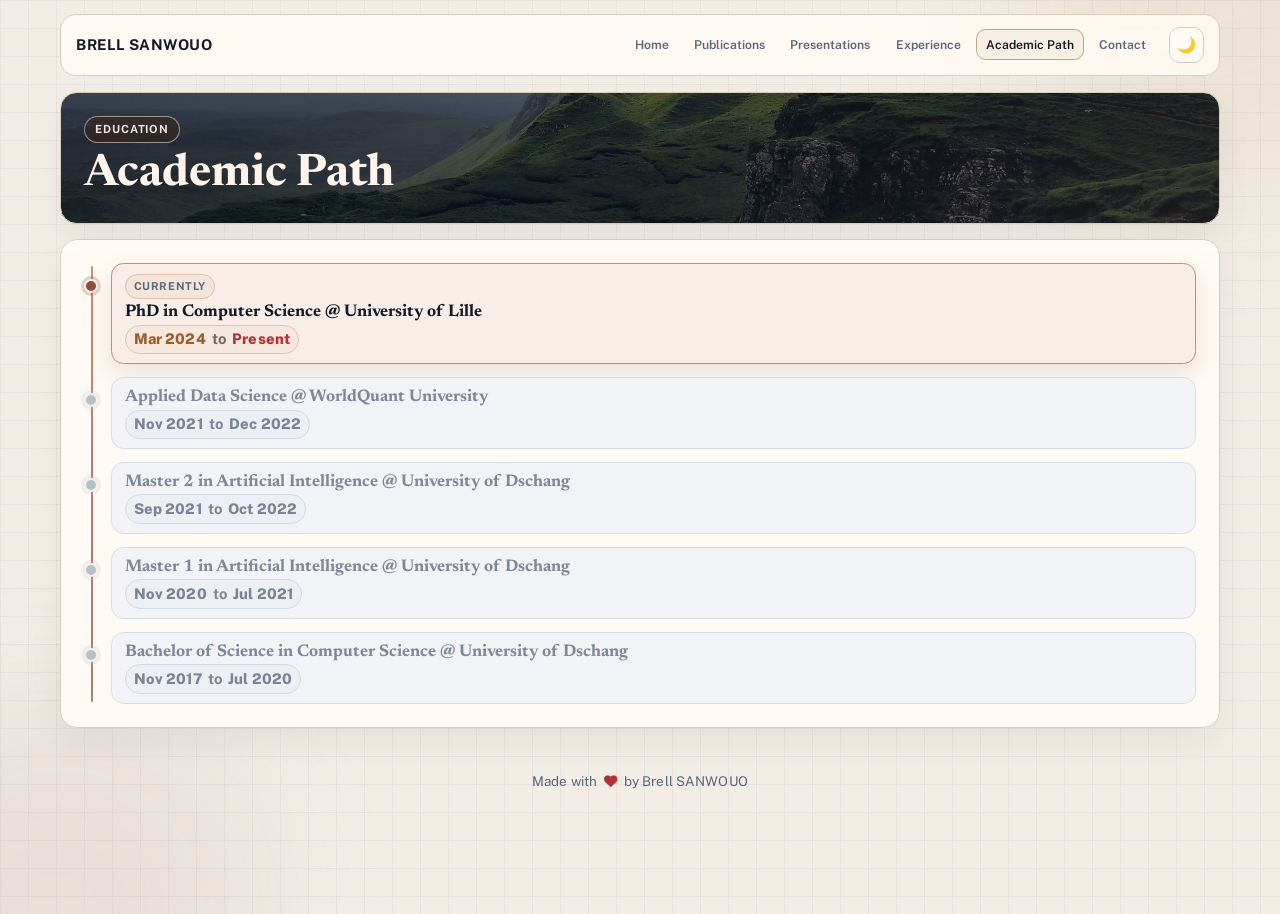
==== academic-path.html @ b33d27b9 "Refactor site structure and styling with new content pages" ====
<!DOCTYPE html>
<html lang="en">
<head>
  <meta charset="UTF-8" />
  <meta name="viewport" content="width=device-width, initial-scale=1.0" />
  <title>Academic Path - Brell SANWOUO</title>
  <link rel="preconnect" href="https://fonts.googleapis.com" />
  <link rel="preconnect" href="https://fonts.gstatic.com" crossorigin />
  <link
    href="https://fonts.googleapis.com/css2?family=Newsreader:opsz,wght@6..72,500;6..72,700&family=Public+Sans:wght@400;500;600;700&display=swap"
    rel="stylesheet"
  />
  <link
    rel="stylesheet"
    href="https://cdnjs.cloudflare.com/ajax/libs/font-awesome/6.2.0/css/all.min.css"
    crossorigin="anonymous"
    referrerpolicy="no-referrer"
  />
  <link rel="stylesheet" href="./css/style.css" />
</head>
<body>
  <div class="ambient ambient-one" aria-hidden="true"></div>
  <div class="ambient ambient-two" aria-hidden="true"></div>

  <header class="topbar">
    <a href="./index.html" class="brand">Brell SANWOUO</a>
    <nav class="topnav" aria-label="Main navigation">
      <a href="./index.html">Home</a>
      <a href="./publications.html">Publications</a>
      <a href="./presentations.html">Presentations</a>
      <a href="./experience.html">Experience</a>
      <a href="./academic-path.html" class="active">Academic Path</a>
      <a href="./index.html#contact">Contact</a>
    </nav>
    <button id="toggle-contrast" class="toggle-contrast" type="button" aria-label="Toggle dark mode">
      🌙
    </button>
  </header>

  <main class="layout">
    <section class="panel page-head">
      <p class="section-kicker">Education</p>
      <h1>Academic Path</h1>
    </section>

    <section class="panel page-block experience-block">
      <ol class="experience-timeline">
        <li class="timeline-entry timeline-current timeline-phd">
          <span class="timeline-dot" aria-hidden="true"></span>
          <article class="story-item">
            <p class="live-badge">Currently</p>
            <h3>PhD in Computer Science @ University of Lille</h3>
            <p class="meta-line"><span class="date-start">Mar 2024</span> <span class="date-sep">to</span> <span class="date-end">Present</span></p>
          </article>
        </li>
        <li class="timeline-entry timeline-past">
          <span class="timeline-dot" aria-hidden="true"></span>
          <article class="story-item">
            <h3>Applied Data Science @ WorldQuant University</h3>
            <p class="meta-line"><span class="date-start">Nov 2021</span> <span class="date-sep">to</span> <span class="date-end">Dec 2022</span></p>
          </article>
        </li>
        <li class="timeline-entry timeline-past">
          <span class="timeline-dot" aria-hidden="true"></span>
          <article class="story-item">
            <h3>Master 2 in Artificial Intelligence @ University of Dschang</h3>
            <p class="meta-line"><span class="date-start">Sep 2021</span> <span class="date-sep">to</span> <span class="date-end">Oct 2022</span></p>
          </article>
        </li>
        <li class="timeline-entry timeline-past">
          <span class="timeline-dot" aria-hidden="true"></span>
          <article class="story-item">
            <h3>Master 1 in Artificial Intelligence @ University of Dschang</h3>
            <p class="meta-line"><span class="date-start">Nov 2020</span> <span class="date-sep">to</span> <span class="date-end">Jul 2021</span></p>
          </article>
        </li>
        <li class="timeline-entry timeline-past">
          <span class="timeline-dot" aria-hidden="true"></span>
          <article class="story-item">
            <h3>Bachelor of Science in Computer Science @ University of Dschang</h3>
            <p class="meta-line"><span class="date-start">Nov 2017</span> <span class="date-sep">to</span> <span class="date-end">Jul 2020</span></p>
          </article>
        </li>
      </ol>
    </section>
  </main>

  <footer class="footer">
    <p>Made with <i class="fa-solid fa-heart" aria-hidden="true"></i> by Brell SANWOUO</p>
  </footer>

  <script src="./js/script.js"></script>
</body>
</html>
---- css/style.css ----
:root {
  --bg: #f2eee6;
  --surface: #fffaf3;
  --surface-2: #f6efe2;
  --ink: #131926;
  --muted: #5b6679;
  --line: #d8cdbb;
  --line-strong: #b8a68f;
  --accent: #9a4f36;
  --accent-2: #7f4236;
  --accent-soft: #f3e4da;
  --display: 'Newsreader', Georgia, serif;
  --text: 'Public Sans', 'Segoe UI', sans-serif;
}

* {
  box-sizing: border-box;
  margin: 0;
  padding: 0;
}

html {
  scroll-behavior: smooth;
}

body {
  min-height: 100vh;
  font-family: var(--text);
  color: var(--ink);
  line-height: 1.65;
  background:
    linear-gradient(rgba(20, 30, 45, 0.05) 1px, transparent 1px),
    linear-gradient(90deg, rgba(20, 30, 45, 0.05) 1px, transparent 1px),
    var(--bg);
  background-size: 28px 28px, 28px 28px, auto;
}

a {
  color: inherit;
}

.ambient {
  position: fixed;
  width: 420px;
  height: 420px;
  border-radius: 50%;
  pointer-events: none;
  filter: blur(68px);
  opacity: 0.14;
  z-index: -1;
}

.ambient-one {
  top: -220px;
  right: -150px;
  background: #d1a07f;
}

.ambient-two {
  bottom: -220px;
  left: -150px;
  background: #b98b94;
}

.topbar {
  position: sticky;
  top: 0.8rem;
  z-index: 30;
  width: min(1160px, calc(100% - 2rem));
  margin: 0.9rem auto 0;
  padding: 0.75rem 0.95rem;
  border: 1px solid var(--line);
  border-radius: 0.95rem;
  background: rgba(255, 250, 243, 0.9);
  backdrop-filter: blur(8px);
  display: flex;
  align-items: center;
  gap: 0.8rem;
}

.brand {
  text-decoration: none;
  color: var(--ink);
  font-size: 0.93rem;
  font-weight: 700;
  letter-spacing: 0.03em;
  text-transform: uppercase;
}

.topnav {
  margin-left: auto;
  display: flex;
  flex-wrap: wrap;
  gap: 0.35rem;
}

.topnav a {
  text-decoration: none;
  color: var(--muted);
  font-size: 0.76rem;
  font-weight: 600;
  border-radius: 0.6rem;
  border: 1px solid transparent;
  padding: 0.28rem 0.55rem;
  transition: color 0.2s ease, border-color 0.2s ease, background-color 0.2s ease;
}

.topnav a:hover,
.topnav a.active {
  color: var(--ink);
  border-color: var(--line-strong);
  background: var(--surface-2);
}

.toggle-contrast {
  width: 2.2rem;
  height: 2.2rem;
  border-radius: 0.65rem;
  border: 1px solid var(--line);
  background: var(--surface);
  color: var(--ink);
  font-size: 0.95rem;
  cursor: pointer;
  flex-shrink: 0;
}

.layout {
  width: min(1160px, calc(100% - 2rem));
  margin: 1rem auto 2.6rem;
  display: grid;
  gap: 0.95rem;
}

.panel {
  border: 1px solid var(--line);
  border-radius: 1.05rem;
  background: var(--surface);
  padding: clamp(1rem, 2vw, 1.45rem);
  box-shadow: 0 14px 36px rgba(18, 27, 41, 0.06);
}

.hero {
  min-height: 470px;
  display: flex;
  flex-direction: column;
  justify-content: flex-end;
  gap: 0.65rem;
  background:
    linear-gradient(120deg, rgba(6, 14, 26, 0.76), rgba(11, 24, 41, 0.46)),
    linear-gradient(290deg, rgba(148, 88, 63, 0.24), transparent 58%),
    url('../images/header-landscape.jpg') center center / cover no-repeat;
  color: #f6f8ff;
}

.hero-kicker {
  width: fit-content;
  border-radius: 999px;
  border: 1px solid rgba(247, 217, 198, 0.58);
  background: rgba(57, 35, 25, 0.48);
  color: #f6e4d8;
  font-size: 0.72rem;
  font-weight: 700;
  letter-spacing: 0.08em;
  text-transform: uppercase;
  padding: 0.22rem 0.64rem;
}

.section-kicker {
  width: fit-content;
  border-radius: 999px;
  border: 1px solid #dfbfa9;
  background: #f6e9df;
  color: #8b4532;
  font-size: 0.7rem;
  font-weight: 700;
  letter-spacing: 0.08em;
  text-transform: uppercase;
  padding: 0.2rem 0.62rem;
}

.name-mark {
  font-family: var(--display);
  font-size: clamp(2.5rem, 7vw, 5rem);
  font-weight: 700;
  line-height: 0.9;
  text-shadow: 0 6px 24px rgba(3, 10, 22, 0.5);
}

.name-mark.small {
  font-size: clamp(1.35rem, 3.7vw, 2.2rem);
  text-shadow: none;
}

.hero h1,
.page-head h1,
.section-head h2,
.profile-grid h2,
.contact-panel h2,
.story-item h3,
.page-block h2 {
  font-family: var(--display);
  font-weight: 700;
  line-height: 1.08;
}

.hero h1 {
  max-width: 24ch;
  font-size: clamp(1.25rem, 2.9vw, 2rem);
  color: #f5e7dc;
}

.hero-lead {
  max-width: 76ch;
  color: #e3cfbf;
}

.hero-actions {
  display: flex;
  flex-wrap: wrap;
  gap: 0.55rem;
  margin-top: 0.15rem;
}

.action-link {
  text-decoration: none;
  border: 1px solid rgba(245, 220, 206, 0.58);
  color: #fff0e5;
  border-radius: 0.62rem;
  padding: 0.38rem 0.8rem;
  font-size: 0.88rem;
  font-weight: 600;
  background: rgba(11, 24, 41, 0.35);
}

.action-link.primary {
  background: rgba(154, 79, 54, 0.82);
  border-color: rgba(223, 178, 152, 0.88);
  color: #fff6ef;
}

.section-head {
  display: grid;
  gap: 0.55rem;
  margin-bottom: 0.85rem;
}

.section-head h2,
.profile-grid h2,
.contact-panel h2,
.page-block h2 {
  font-size: clamp(1.3rem, 2.3vw, 1.95rem);
}

.axis-grid {
  display: grid;
  grid-template-columns: repeat(2, minmax(0, 1fr));
  gap: 0.8rem;
}

.axis-card {
  border: 1px solid var(--line);
  border-radius: 0.85rem;
  background: var(--surface-2);
  padding: 0.95rem;
  border-top: 4px solid #c2876b;
}

.axis-card h3 {
  font-size: 1rem;
  margin-bottom: 0.42rem;
}

.axis-list {
  list-style: disc;
  padding-left: 1.1rem;
  color: var(--muted);
}

.axis-list li + li {
  margin-top: 0.25rem;
}

.section-actions {
  margin-top: 0.8rem;
}

.section-actions .action-link {
  background: var(--surface);
  border-color: var(--line-strong);
  color: var(--accent);
}

.section-actions .action-link:hover {
  border-color: var(--accent);
}

.profile-panel {
  background: var(--surface-2);
}

.profile-grid {
  display: grid;
  grid-template-columns: repeat(2, minmax(0, 1fr));
  gap: 0.85rem;
}

.profile-grid article:only-child {
  grid-column: 1 / -1;
}

.profile-grid article {
  border: 1px solid var(--line);
  border-radius: 0.85rem;
  background: var(--surface);
  padding: 0.95rem;
}

.profile-grid p,
.story-item p,
.page-block p {
  color: var(--muted);
}

.current-grid {
  display: grid;
  grid-template-columns: repeat(2, minmax(0, 1fr));
  gap: 0.8rem;
}

.status-card {
  border: 1px solid var(--line);
  border-radius: 0.85rem;
  background: var(--surface);
  padding: 0.95rem;
}

.status-card h3 {
  font-size: 1rem;
  margin-bottom: 0.32rem;
}

.status-list {
  list-style: disc;
  padding-left: 1rem;
  color: var(--muted);
}

.status-list li + li {
  margin-top: 0.2rem;
}

.inline-link {
  color: var(--accent);
  text-decoration: none;
  border-bottom: 1px solid currentColor;
}

.link-grid {
  display: flex;
  flex-wrap: wrap;
  gap: 0.5rem;
}

.icon-link {
  width: 2.35rem;
  height: 2.35rem;
  border: 1px solid var(--line-strong);
  border-radius: 0.7rem;
  display: inline-flex;
  align-items: center;
  justify-content: center;
  text-decoration: none;
  background: var(--surface);
}

.icon-link:hover {
  color: var(--accent);
  border-color: var(--accent);
}

.contact-panel {
  background:
    linear-gradient(112deg, rgba(109, 150, 255, 0.1), transparent 44%),
    var(--surface);
}

.contact-copy {
  margin-top: 0.65rem;
  color: var(--muted);
}

.mail-link {
  display: inline-block;
  margin-top: 0.75rem;
  text-decoration: none;
  color: var(--accent);
  border-bottom: 1px solid currentColor;
  font-weight: 600;
}

.page-head {
  display: grid;
  gap: 0.55rem;
  background:
    linear-gradient(120deg, rgba(6, 14, 26, 0.7), rgba(11, 24, 41, 0.42)),
    linear-gradient(290deg, rgba(148, 88, 63, 0.23), transparent 58%),
    url('../images/header-landscape.jpg') center 58% / cover no-repeat;
  color: #fff4eb;
}

.page-head .section-kicker {
  background: rgba(57, 35, 25, 0.48);
  border-color: rgba(247, 217, 198, 0.58);
  color: #f6e4d8;
}

.page-head h1 {
  font-size: clamp(1.55rem, 3.7vw, 2.8rem);
}

.page-head .hero-lead {
  color: #e4cfbf;
}

.publication-list,
.presentation-list {
  position: relative;
  list-style: none;
  display: grid;
  gap: 0.9rem;
  padding-left: 1.55rem;
}

.publication-list::before,
.presentation-list::before {
  content: '';
  position: absolute;
  left: 0.48rem;
  top: 0.2rem;
  bottom: 0.2rem;
  width: 2px;
  border-radius: 999px;
  background: linear-gradient(180deg, #c4896a, #b07c72 56%, #9e8064);
}

.publication-year,
.presentation-year {
  position: relative;
  font-family: var(--display);
  font-size: clamp(1.15rem, 2.4vw, 1.6rem);
  font-weight: 700;
  line-height: 1.1;
  color: var(--ink);
  margin-top: 0.15rem;
  padding-top: 0;
  border-top: none;
}

.publication-year::before,
.presentation-year::before {
  content: '';
  position: absolute;
  left: -1.15rem;
  top: 0.35rem;
  width: 0.74rem;
  height: 0.74rem;
  border-radius: 999px;
  border: 2px solid var(--surface);
  background: #8f5a45;
  box-shadow: 0 0 0 3px rgba(143, 90, 69, 0.24);
}

.publication-year:first-child,
.presentation-year:first-child {
  margin-top: 0;
  padding-top: 0;
  border-top: none;
}

.publication-item,
.presentation-item {
  position: relative;
  border: 1px solid var(--line);
  border-radius: 0.88rem;
  background: var(--surface-2);
  padding: 0.9rem;
  border-left: 5px solid #c88967;
  margin-left: 0.75rem;
}

.publication-item::before,
.presentation-item::before {
  content: '';
  position: absolute;
  left: -1.1rem;
  top: 1rem;
  width: 0.52rem;
  height: 0.52rem;
  border-radius: 999px;
  border: 2px solid var(--surface);
  background: #c49b83;
}

.pub-topline {
  display: flex;
  align-items: center;
  justify-content: space-between;
  gap: 0.58rem;
  flex-wrap: wrap;
}

.badge {
  display: inline-block;
  border-radius: 999px;
  border: 1px solid transparent;
  font-size: 0.68rem;
  font-weight: 700;
  letter-spacing: 0.07em;
  text-transform: uppercase;
  padding: 0.2rem 0.5rem;
}

.badge.conference {
  color: #7a3f2b;
  background: #f5e5dc;
  border-color: #dfc3b1;
}

.badge.workshop {
  color: #7c4e21;
  background: #f8ebda;
  border-color: #e9c9a6;
}

.badge.journal {
  color: #6b3a52;
  background: #f3e2ec;
  border-color: #ddbfd0;
}

.pub-title {
  margin-top: 0.52rem;
  font-size: 1.02rem;
  line-height: 1.3;
}

.pub-authors {
  margin-top: 0.28rem;
  color: var(--muted);
  font-size: 0.93rem;
}

.main-author {
  color: var(--ink);
  font-weight: 700;
}

.pub-details {
  margin-top: 0.24rem;
  color: var(--muted);
  font-size: 0.9rem;
}

.pub-actions {
  display: flex;
  flex-wrap: wrap;
  gap: 0.42rem;
}

.pub-button {
  text-decoration: none;
  border: 1px solid var(--line-strong);
  border-radius: 0.55rem;
  padding: 0.22rem 0.56rem;
  font-size: 0.79rem;
  font-weight: 600;
  background: var(--surface);
}

.pub-button:hover {
  color: var(--accent);
  border-color: var(--accent);
}

.page-block {
  display: grid;
  gap: 0.75rem;
}

.story-list {
  list-style: none;
  display: grid;
  gap: 0.72rem;
}

.experience-timeline {
  position: relative;
  list-style: none;
  display: grid;
  gap: 0.82rem;
  padding-left: 1.7rem;
}

.experience-timeline::before {
  content: '';
  position: absolute;
  left: 0.44rem;
  top: 0.15rem;
  bottom: 0.15rem;
  width: 2px;
  border-radius: 999px;
  background: linear-gradient(180deg, #c89273, #ad7a71 56%, #a58467);
}

.timeline-entry {
  position: relative;
}

.timeline-dot {
  position: absolute;
  left: -1.7rem;
  top: 1rem;
  width: 0.84rem;
  height: 0.84rem;
  border-radius: 999px;
  border: 2px solid #f8efe7;
  background: #a7806c;
  box-shadow: 0 0 0 3px rgba(167, 128, 108, 0.24);
}

.experience-block .story-item {
  border: 1px solid var(--line);
  border-radius: 0.78rem;
  background: var(--surface);
  padding: 0.62rem 0.78rem 0.58rem;
  box-shadow: 0 8px 18px rgba(18, 27, 41, 0.06);
}

.experience-block .meta-line {
  display: inline-block;
  margin-top: 0.18rem;
  text-transform: none;
  letter-spacing: 0.01em;
  font-size: 0.92rem;
  font-weight: 700;
  color: #8b4532;
  background: #f6e8df;
  border: 1px solid #dec3b3;
  border-radius: 999px;
  padding: 0.1rem 0.48rem;
}

.experience-block .meta-line .date-start {
  color: #9b5d2a;
  font-weight: 800;
}

.experience-block .meta-line .date-sep {
  color: #7d6358;
  margin: 0 0.18rem;
}

.experience-block .meta-line .date-end {
  color: #b13333;
  font-weight: 800;
}

.experience-block .timeline-past .story-item h3 {
  color: #7f8898;
}

.experience-block .timeline-past .story-item {
  background: #f1f3f6;
  border-color: #d7dde6;
  box-shadow: none;
}

.experience-block .timeline-past .meta-line {
  color: #6e7788;
  background: #eceff4;
  border-color: #d4dae4;
}

.experience-block .timeline-past .meta-line .date-start,
.experience-block .timeline-past .meta-line .date-sep,
.experience-block .timeline-past .meta-line .date-end {
  color: #7a8496;
}

.experience-block .timeline-past .timeline-dot {
  background: #b7bfcb;
  box-shadow: 0 0 0 3px rgba(183, 191, 203, 0.22);
}

.experience-block .timeline-current .story-item {
  border-color: #c28f74;
  background: #f8eee7;
  box-shadow: 0 10px 24px rgba(134, 88, 64, 0.14);
  overflow: visible;
}

.experience-block .timeline-current .story-item::after {
  display: none;
}

.story-item {
  border: 1px solid var(--line);
  border-radius: 0.86rem;
  background: var(--surface-2);
  padding: 0.92rem;
  position: relative;
}

.story-item h3 {
  font-size: 1.06rem;
}

.live-badge {
  width: fit-content;
  border: 1px solid #ddbea9;
  background: #f4e5da;
  color: #7f4434;
  border-radius: 999px;
  padding: 0.15rem 0.5rem;
  font-size: 0.68rem;
  font-weight: 700;
  letter-spacing: 0.05em;
  text-transform: uppercase;
  margin-bottom: 0.28rem;
}

.meta-line {
  margin-top: 0.25rem;
  font-size: 0.83rem;
  color: var(--accent-2);
  font-weight: 600;
  letter-spacing: 0.04em;
  text-transform: uppercase;
}

.timeline-current .timeline-dot {
  background: #8e4f3d;
  box-shadow: 0 0 0 3px rgba(142, 79, 61, 0.25);
}

.timeline-phd .timeline-dot {
  animation: phdPulse 2.1s ease-out infinite;
}

.timeline-current .live-badge {
  animation: phdBadge 2.6s ease-in-out infinite;
}

@keyframes phdPulse {
  0% {
    box-shadow: 0 0 0 0 rgba(142, 79, 61, 0.38);
  }
  70% {
    box-shadow: 0 0 0 10px rgba(142, 79, 61, 0);
  }
  100% {
    box-shadow: 0 0 0 0 rgba(142, 79, 61, 0);
  }
}

@keyframes phdBadge {
  0%,
  100% {
    transform: translateY(0);
  }
  50% {
    transform: translateY(-1px);
  }
}

@media (prefers-reduced-motion: reduce) {
  .timeline-phd .timeline-dot,
  .timeline-current .live-badge {
    animation: none;
  }
}

.simple-grid {
  display: grid;
  grid-template-columns: repeat(2, minmax(0, 1fr));
  gap: 0.8rem;
}

.info-card {
  border: 1px solid var(--line);
  border-radius: 0.86rem;
  background: var(--surface-2);
  padding: 0.9rem;
}

.info-card h3 {
  font-size: 1rem;
  margin-bottom: 0.3rem;
}

.info-card ul {
  list-style: disc;
  color: var(--muted);
  padding-left: 1rem;
}

.info-card ul li + li {
  margin-top: 0.2rem;
}

.empty-note {
  border: 1px dashed var(--line-strong);
  border-radius: 0.82rem;
  background: var(--surface);
  padding: 0.8rem;
  color: var(--muted);
}

.footer {
  text-align: center;
  color: var(--muted);
  padding: 0 1rem 2rem;
  font-size: 0.84rem;
  letter-spacing: 0.01em;
  text-transform: none;
}

.footer .fa-heart {
  color: #b13333;
  margin: 0 0.22rem;
}

body.dark-mode {
  --bg: #191413;
  --surface: #231c1a;
  --surface-2: #2c2321;
  --ink: #f4e8de;
  --muted: #c7b2a5;
  --line: #4a3a35;
  --line-strong: #6a544a;
  --accent: #d79a7b;
  --accent-2: #e4aa86;
  --accent-soft: #3a2a24;
}

body.dark-mode .topbar {
  background: rgba(35, 28, 26, 0.9);
}

body.dark-mode .hero,
body.dark-mode .page-head {
  color: #f4e8de;
}

body.dark-mode .hero .hero-lead,
body.dark-mode .page-head .hero-lead {
  color: #d9c4b6;
}

body.dark-mode .section-kicker {
  background: #3d2a24;
  border-color: #6a4739;
  color: #f1b294;
}

body.dark-mode .topnav a {
  color: #ccb8aa;
}

body.dark-mode .topnav a:hover,
body.dark-mode .topnav a.active {
  color: #f4e8de;
  background: #3d2a24;
  border-color: #6a4739;
}

body.dark-mode .experience-timeline::before {
  background: linear-gradient(180deg, #9b7562, #8a675f 56%, #70594a);
}

body.dark-mode .timeline-dot {
  border-color: #191413;
  background: #9b7767;
  box-shadow: 0 0 0 3px rgba(155, 119, 103, 0.28);
}

body.dark-mode .publication-list::before {
  background: linear-gradient(180deg, #8a6a59, #7f5f56 56%, #6f584a);
}

body.dark-mode .publication-year::before,
body.dark-mode .presentation-year::before {
  border-color: var(--surface);
  background: #a67a66;
  box-shadow: 0 0 0 3px rgba(166, 122, 102, 0.24);
}

body.dark-mode .publication-item::before,
body.dark-mode .presentation-item::before {
  border-color: var(--surface);
  background: #8f6d5f;
}

body.dark-mode .experience-block .timeline-past .story-item h3 {
  color: #b89f92;
}

body.dark-mode .experience-block .timeline-past .story-item {
  background: #2b2220;
  border-color: #453731;
}

body.dark-mode .experience-block .timeline-past .meta-line {
  color: #b9a496;
  background: #332825;
  border-color: #4b3b35;
}

body.dark-mode .experience-block .timeline-past .meta-line .date-start,
body.dark-mode .experience-block .timeline-past .meta-line .date-sep,
body.dark-mode .experience-block .timeline-past .meta-line .date-end {
  color: #a8968b;
}

body.dark-mode .experience-block .timeline-past .timeline-dot {
  background: #746056;
  box-shadow: 0 0 0 3px rgba(116, 96, 86, 0.25);
}

body.dark-mode .live-badge {
  border-color: #8a5f4d;
  background: #3a2a24;
  color: #efbea4;
}

body.dark-mode .experience-block .meta-line {
  color: #efc3a8;
  background: #3a2a24;
  border-color: #6a4f43;
}

body.dark-mode .experience-block .meta-line .date-start {
  color: #e0b179;
}

body.dark-mode .experience-block .meta-line .date-sep {
  color: #c3ab9e;
}

body.dark-mode .experience-block .meta-line .date-end {
  color: #ff8f8f;
}

body.dark-mode .timeline-current .story-item {
  border-color: #7f5f52;
  box-shadow: 0 12px 30px rgba(20, 14, 12, 0.5);
}

body.dark-mode .timeline-current .story-item::after {
  background: linear-gradient(
    108deg,
    transparent 0%,
    rgba(170, 120, 90, 0.05) 40%,
    rgba(177, 125, 97, 0.22) 50%,
    rgba(170, 120, 90, 0.05) 60%,
    transparent 100%
  );
}

body.dark-mode .experience-block .timeline-current .story-item {
  border: 1px solid #7f5f52;
  box-shadow: 0 12px 28px rgba(20, 14, 12, 0.52);
  background: #342925;
}

body.dark-mode .experience-block .timeline-current .story-item::after {
  display: none;
}

@media (max-width: 1080px) {
  .topbar {
    flex-wrap: wrap;
    border-radius: 0.9rem;
  }

  .topnav {
    margin-left: 0;
    width: 100%;
    order: 3;
  }
}

@media (max-width: 920px) {
  .axis-grid,
  .profile-grid,
  .current-grid,
  .simple-grid {
    grid-template-columns: 1fr;
  }
}

@media (max-width: 700px) {
  .topbar,
  .layout {
    width: min(1160px, calc(100% - 1rem));
  }

  .publication-list,
  .presentation-list {
    padding-left: 1.2rem;
  }

  .publication-list::before,
  .presentation-list::before {
    left: 0.34rem;
  }

  .publication-year::before,
  .presentation-year::before {
    left: -0.97rem;
  }

  .publication-item,
  .presentation-item {
    margin-left: 0.55rem;
  }

  .publication-item::before,
  .presentation-item::before {
    left: -0.95rem;
  }

  .experience-timeline {
    padding-left: 1.45rem;
  }

  .experience-timeline::before {
    left: 0.3rem;
  }

  .timeline-dot {
    left: -1.45rem;
  }

  .hero {
    min-height: 420px;
  }

  .hero h1 {
    max-width: 100%;
  }
}
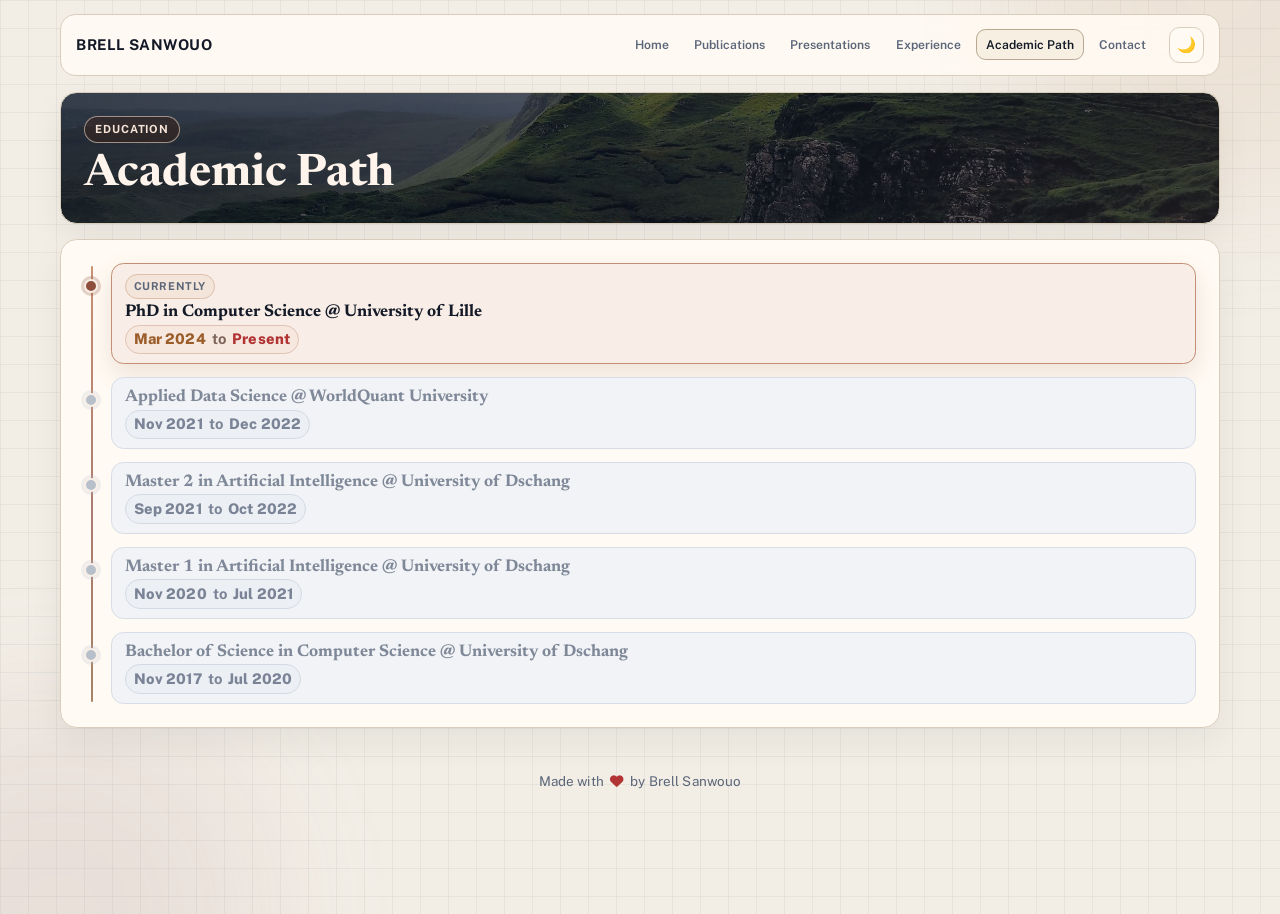
==== commit 78081380: "Update portfolio content and CV pages" ====
--- a/academic-path.html
+++ b/academic-path.html
@@ -23,7 +23,7 @@
   <div class="ambient ambient-two" aria-hidden="true"></div>
 
   <header class="topbar">
-    <a href="./index.html" class="brand">Brell SANWOUO</a>
+    <a href="./index.html" class="brand">Brell Sanwouo</a>
     <nav class="topnav" aria-label="Main navigation">
       <a href="./index.html">Home</a>
       <a href="./publications.html">Publications</a>
@@ -86,7 +86,7 @@
   </main>
 
   <footer class="footer">
-    <p>Made with <i class="fa-solid fa-heart" aria-hidden="true"></i> by Brell SANWOUO</p>
+    <p>Made with <i class="fa-solid fa-heart" aria-hidden="true"></i> by Brell Sanwouo</p>
   </footer>
 
   <script src="./js/script.js"></script>
